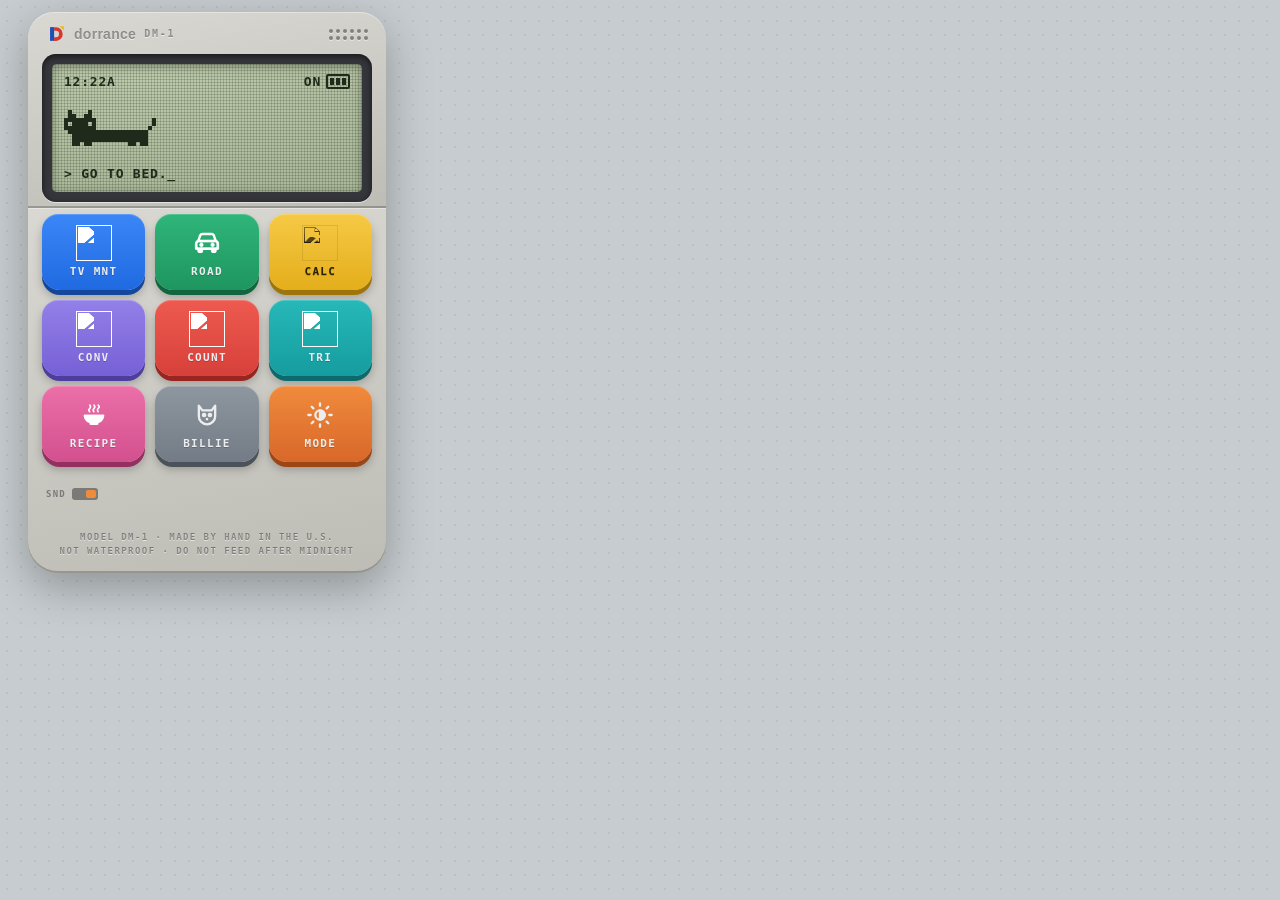
==== index.html @ 0171de03 "Home: drag the speaker grille to move the gadget on the open phone From 560 px wide the grille is a " ====
<!doctype html>
<html lang="en">
<head>
<meta charset="utf-8">
<meta name="viewport" content="width=device-width, initial-scale=1, viewport-fit=cover">
<title>dorrance.me</title>
<link rel="icon" href="favicon.ico" sizes="any">
<link rel="icon" href="favicon.svg" type="image/svg+xml">
<link rel="apple-touch-icon" href="apple-touch-icon.png">
<meta name="theme-color" content="#C6CCCF" media="(prefers-color-scheme: light)">
<meta name="theme-color" content="#101113" media="(prefers-color-scheme: dark)">
<script>
try{const t=localStorage.getItem('theme');if(t&&t!=='auto')document.documentElement.dataset.theme=t}catch(e){}
</script>
<style>
/* The home page is DM-1, a made-up 90s pocket organizer: an LCD with Billie as a pixel pet, one key per app.
   It has one fixed size (358 px wide); the open phone shows it on the left. Aurora is a secret theme (five taps on Billie). */
:root{
  --desk:#C6CCCF;--desk-dot:rgba(0,0,0,.06);
  --body-a:#D9D8D2;--body-b:#BDBCB5;--body-edge:rgba(0,0,0,.22);--body-ink:#55565A;--engrave:rgba(0,0,0,.38);--engrave-hi:rgba(255,255,255,.55);
  --bezel:#34363B;
  --lcd:#ABB99A;--lcd-hi:#BCC9AA;--ink:#1F2A1A;--ink-soft:rgba(31,42,26,.18);--lcd-glow:transparent;
  --key-a:#4B4D53;--key-b:#393B40;--key-ink:#ECEDEE;--key-side:#24252A;
  --mode-a:#F08A3C;--mode-b:#D8682A;--mode-side:#9C4515;
  --cat-a:#8E969F;--cat-b:#737C86;--cat-side:#4B525A;
  --mono:ui-monospace,"SF Mono",Menlo,Consolas,monospace;
  --ui:-apple-system,BlinkMacSystemFont,"Segoe UI",Roboto,sans-serif;
  color-scheme:light;
}
@media (prefers-color-scheme:dark){:root:not([data-theme="light"]){
  --desk:#101113;--desk-dot:rgba(255,255,255,.035);
  --body-a:#2C2D31;--body-b:#202125;--body-edge:rgba(0,0,0,.6);--body-ink:#8A8C92;--engrave:rgba(0,0,0,.6);--engrave-hi:rgba(255,255,255,.06);
  --bezel:#121316;--lcd:#46CFA6;--lcd-hi:#6BE3BE;--ink:#0B2A20;--ink-soft:rgba(11,42,32,.16);--lcd-glow:rgba(70,207,166,.35);
  --key-a:#3A3C42;--key-b:#2C2E33;--key-side:#151619;color-scheme:dark}}
:root[data-theme="dark"],:root[data-theme="aurora"]{
  --desk:#101113;--desk-dot:rgba(255,255,255,.035);
  --body-a:#2C2D31;--body-b:#202125;--body-edge:rgba(0,0,0,.6);--body-ink:#8A8C92;--engrave:rgba(0,0,0,.6);--engrave-hi:rgba(255,255,255,.06);
  --bezel:#121316;--lcd:#46CFA6;--lcd-hi:#6BE3BE;--ink:#0B2A20;--ink-soft:rgba(11,42,32,.16);--lcd-glow:rgba(70,207,166,.35);
  --key-a:#3A3C42;--key-b:#2C2E33;--key-side:#151619;color-scheme:dark}
*{box-sizing:border-box;-webkit-tap-highlight-color:transparent}
[hidden]{display:none!important}
html,body{margin:0;min-height:100%}
@media (display-mode:standalone){html{min-height:min(100lvh,calc(100% + env(safe-area-inset-top)))}}
body{background:var(--desk);background-image:radial-gradient(var(--desk-dot) 1px,transparent 1.5px);background-size:14px 14px;
  font:15px/1.3 var(--ui);-webkit-font-smoothing:antialiased;display:flex;justify-content:center;align-items:flex-start;
  padding:max(12px,env(safe-area-inset-top)) max(12px,env(safe-area-inset-right)) max(14px,env(safe-area-inset-bottom)) max(12px,env(safe-area-inset-left))}

/* the gadget */
.dev{width:358px;flex:none;display:flex;flex-direction:column;filter:drop-shadow(0 14px 22px rgba(0,0,0,.28))}
.half{background:linear-gradient(170deg,var(--body-a),var(--body-b));padding:12px 14px;display:flex;flex-direction:column;gap:10px;position:relative;
  box-shadow:inset 0 1px 0 rgba(255,255,255,.35),inset 0 -2px 0 var(--body-edge)}
.top{border-radius:26px 26px 0 0;padding-bottom:6px}
.bottom{border-radius:0 0 30px 30px;padding-top:6px;flex:1}

.brand{display:flex;align-items:center;gap:8px;padding:0 4px;color:var(--body-ink)}
.brand svg{width:20px;height:20px}
.brand b{font:800 14px/1 var(--ui);letter-spacing:.02em;color:var(--engrave);text-shadow:0 1px 0 var(--engrave-hi)}
.brand i{font:700 10px/1 var(--mono);letter-spacing:.18em;font-style:normal;color:var(--engrave);text-shadow:0 1px 0 var(--engrave-hi)}
.grille{margin:-16px -14px -16px auto;padding:16px 14px;display:grid;grid-template-columns:repeat(6,4px);gap:3px;touch-action:none}
.grille span{width:4px;height:4px;border-radius:50%;background:var(--engrave);box-shadow:0 1px 0 var(--engrave-hi)}
.snd{display:flex;align-items:center;gap:6px;border:0;background:none;padding:0 4px;height:44px;align-self:flex-start;cursor:pointer;font:700 9px/1 var(--mono);letter-spacing:.14em;color:var(--engrave)}
.snd span{width:26px;height:12px;border-radius:3px;background:var(--engrave);position:relative}
.snd span::after{content:"";position:absolute;top:2px;left:2px;width:10px;height:8px;border-radius:2px;background:var(--body-a);transition:left .15s}
.snd[aria-pressed="true"] span::after{left:14px;background:var(--mode-a)}

/* screen */
.bezel{background:var(--bezel);border-radius:14px;padding:10px;box-shadow:inset 0 2px 6px rgba(0,0,0,.6),0 1px 0 var(--engrave-hi)}
.lcd{--px:4px;position:relative;background:var(--lcd);color:var(--ink);border-radius:5px;padding:10px 12px;height:128px;overflow:hidden;cursor:pointer;
  display:grid;grid-template-rows:auto 1fr auto;gap:6px;font:700 13px/1.2 var(--mono);letter-spacing:.06em;text-transform:uppercase;
  box-shadow:inset 0 2px 8px rgba(0,0,0,.35),0 0 26px var(--lcd-glow);
  background-image:linear-gradient(var(--ink-soft) 1px,transparent 1px),linear-gradient(90deg,var(--ink-soft) 1px,transparent 1px),radial-gradient(120% 90% at 30% 10%,var(--lcd-hi),var(--lcd));
  background-size:3px 3px,3px 3px,100% 100%;background-blend-mode:normal}
:root[data-theme="aurora"] .lcd{animation:aur 6s linear infinite;--lcd-glow:rgba(160,120,255,.5)}
@keyframes aur{to{filter:hue-rotate(360deg)}}
.lcd .row{display:flex;justify-content:space-between;align-items:center;gap:8px}
.batt{display:flex;align-items:center;gap:5px}
.batt i{display:flex;gap:2px;padding:2px;border:2px solid var(--ink);border-radius:2px}
.batt i b{width:4px;height:7px;background:var(--ink)}
.batt.low i b:nth-child(n+2){visibility:hidden}
.stage{display:flex;align-items:center;gap:12px;min-height:0}
.pet{flex:none;display:block;image-rendering:pixelated;shape-rendering:crispEdges}
.pet rect{fill:var(--ink)}
.bubble{min-width:0;font-size:12px;line-height:1.35;opacity:.9}
.zz{font-size:12px;animation:zz 2s steps(3) infinite}
@keyframes zz{0%{opacity:.2}50%{opacity:1}100%{opacity:.2}}
.msg{white-space:nowrap;overflow:hidden;min-height:1.2em}
.msg::after{content:"_";animation:cur 1s steps(1) infinite}
@keyframes cur{50%{opacity:0}}
.lcd.photo .stage{display:none}
.shot{display:none;height:100%;width:auto;min-height:0;justify-self:center;image-rendering:pixelated}
/* the photo takes the clock row's place, so the screen keeps its height */
.lcd.photo{grid-template-rows:1fr auto}
.lcd.photo .row{display:none}
.lcd.photo .shot{display:block}

/* keys */
.keys{display:grid;grid-template-columns:repeat(3,1fr);gap:10px}
.key{--a:var(--key-a);--b:var(--key-b);--side:var(--key-side);position:relative;height:76px;border:0;border-radius:16px 16px 18px 18px;cursor:pointer;color:var(--key-ink);
  background:linear-gradient(180deg,var(--a),var(--b));box-shadow:0 5px 0 var(--side),0 7px 10px rgba(0,0,0,.25),inset 0 1px 0 rgba(255,255,255,.18);
  display:flex;flex-direction:column;align-items:center;justify-content:center;gap:5px;padding:6px 4px 8px;transition:transform .06s,box-shadow .06s;text-decoration:none;font:inherit}
.key:active,.key.down{transform:translateY(4px);box-shadow:0 1px 0 var(--side),0 2px 4px rgba(0,0,0,.25),inset 0 2px 4px rgba(0,0,0,.25)}
.key img{width:36px;height:36px;mix-blend-mode:screen;filter:grayscale(1) brightness(1.9) contrast(1.2);pointer-events:none}
.key[style*="color"] img{mix-blend-mode:multiply;filter:grayscale(1) brightness(.8) contrast(4)}
.key{text-shadow:0 1px 0 rgba(0,0,0,.18)}
.key svg{width:28px;height:28px;margin:4px}
.key span{font:800 11px/1 var(--mono);letter-spacing:.12em}
.key.mode{--a:var(--mode-a);--b:var(--mode-b);--side:var(--mode-side)}
.key.cat{--a:var(--cat-a);--b:var(--cat-b);--side:var(--cat-side)}
.key:focus-visible{outline:3px solid var(--mode-a);outline-offset:3px}

.sticker{align-self:center;margin-top:auto;font:700 9px/1.6 var(--mono);letter-spacing:.16em;color:var(--engrave);text-shadow:0 1px 0 var(--engrave-hi);text-align:center;padding:4px 0 2px}

.toast{position:fixed;left:50%;bottom:calc(16px + env(safe-area-inset-bottom));z-index:30;transform:translate(-50%,10px);opacity:0;pointer-events:none;
  background:#1D1E21;color:#E9EAEC;font:600 13px/1 var(--ui);padding:11px 16px;border-radius:10px;transition:.2s;white-space:nowrap;box-shadow:0 6px 20px rgba(0,0,0,.35)}
.toast.on{opacity:1;transform:translate(-50%,0)}
.toast.tap{pointer-events:auto;cursor:pointer}
dialog{border:0;padding:0;background:#000;max-width:100vw;max-height:100dvh;width:100vw;height:100dvh;margin:0}
dialog img{width:100%;height:100%;object-fit:contain}
dialog button{position:absolute;top:calc(12px + env(safe-area-inset-top));right:12px;width:44px;height:44px;border-radius:50%;border:0;background:rgba(255,255,255,.15);color:#fff;font-size:18px}

/* OPEN (upright or sideways): the same one gadget, on the left */
@media (min-width:560px){
  body{justify-content:flex-start;padding-left:max(28px,env(safe-area-inset-left))}
  /* the speaker grille is a handle: drag it to move the gadget around the screen */
  .grille{cursor:grab}
  .dev.lifted{filter:drop-shadow(0 26px 34px rgba(0,0,0,.36))}
  .dev.lifted .grille{cursor:grabbing}
}
@media (prefers-reduced-motion:reduce){*{animation:none!important;transition:none!important}}
</style>
</head>
<body>
<div class="dev" id="dev">
  <div class="half top">
    <div class="brand">
      <svg viewBox="0 0 64 64" aria-hidden="true"><path d="M26 10h6.5a21 22 0 0 1 0 44H26zM26 21.7h6.5a9.2 10.3 0 0 1 0 20.6H26z" fill="#D7372E" fill-rule="evenodd"/><rect x="13" y="10" width="13" height="44" fill="#1F4FB5"/><path d="M57 7H44L57 20z" fill="#F2B705"/></svg>
      <b>dorrance</b><i>DM-1</i>
      <div class="grille" aria-hidden="true"><span></span><span></span><span></span><span></span><span></span><span></span><span></span><span></span><span></span><span></span><span></span><span></span></div>
    </div>
    <div class="bezel">
      <div class="lcd" id="lcd" role="status" aria-live="polite">
        <div class="row"><span id="clock">--:--</span><span class="batt" id="batt"><span id="battTxt"></span><i><b></b><b></b><b></b></i></span></div>
        <div class="stage" id="stage"><svg class="pet" id="pet"></svg><span class="bubble" id="bubble"></span></div>
        <canvas class="shot" id="shot" width="63" height="42"></canvas>
        <div class="msg" id="msg"></div>
      </div>
    </div>
  </div>
  <div class="half bottom">
    <div class="keys" id="keys"></div>
    <button class="snd" id="snd" aria-pressed="true" aria-label="Key clicks">SND <span></span></button>
    <div class="sticker">MODEL DM-1 · MADE BY HAND IN THE U.S.<br>NOT WATERPROOF · DO NOT FEED AFTER MIDNIGHT</div>
  </div>
</div>

<div class="toast" id="toast"></div>
<dialog id="viewer"><img id="viewerImg" alt="Billie, my cat"><button id="vclose" aria-label="Close">✕</button></dialog>

<script>
const $=s=>document.querySelector(s),root=document.documentElement;
const ls={get:k=>{try{return localStorage.getItem(k)}catch(e){return null}},set:(k,v)=>{try{localStorage.setItem(k,v)}catch(e){}}};
const APPS=[
  {id:'tvmount',c:['#3B86F7','#1F6AE0','#14479C'],name:'TV Mount',key:'TV MNT',think:'…measuring?'},
  {id:'roadtrip',c:['#2FB57A','#1E955F','#13653F'],name:'Road Trip',key:'ROAD',think:'…are we there yet?'},
  {id:'calculator',c:['#F6C945','#E4AE1B','#9E750A'],ink:'#2B2205',name:'Calculator',key:'CALC',think:'…carry the one.'},
  {id:'converter',c:['#9480E8','#7660D6','#4F3D9E'],name:'Converter',key:'CONV',think:'…how many cats in a meter?'},
  {id:'counter',c:['#EE5A4F','#D6403A','#992521'],name:'Counter',key:'COUNT',think:'…1, 2, 3, 4…'},
  {id:'triangle',c:['#27B8B8','#159C9F','#0C6A6D'],name:'Triangle',key:'TRI',think:'…a² + b² = c²'},
  {id:'recipes',c:['#EC6FA8','#D2508E','#93305F'],name:'Recipes',key:'RECIPE',think:'…is it dinner?'}
];
let toastT;function toast(m){const t=$('#toast');t.textContent=m;t.classList.add('on');t.classList.remove('tap');t.onclick=null;clearTimeout(toastT);toastT=setTimeout(()=>t.classList.remove('on'),1700)}

/* keys */
const catSVG='<svg viewBox="0 0 24 24" fill="none" stroke="currentColor" stroke-width="2" stroke-linejoin="round"><path d="M5 4l3 4h8l3-4v9a7 7 0 0 1-14 0z"/><circle cx="9.5" cy="12" r="1" fill="currentColor"/><circle cx="14.5" cy="12" r="1" fill="currentColor"/><path d="M11 15.5h2"/></svg>';
const modeSVG='<svg viewBox="0 0 24 24" fill="none" stroke="currentColor" stroke-width="2" stroke-linecap="round"><circle cx="12" cy="12" r="4"/><path d="M12 12V8a4 4 0 0 1 0 8z" fill="currentColor"/><path d="M12 2v2M12 20v2M2 12h2M20 12h2M4.9 4.9l1.4 1.4M17.7 17.7l1.4 1.4M4.9 19.1l1.4-1.4M17.7 6.3l1.4-1.4"/></svg>';
$('#keys').innerHTML=APPS.map(a=>`<a class="key" href="${a.id}/" data-app="${a.id}" aria-label="${a.name}" style="--a:${a.c[0]};--b:${a.c[1]};--side:${a.c[2]}${a.ink?';color:'+a.ink:''}"><img src="${a.id}/icon-180${a.ink?'-light':''}.png" alt="" width="36" height="36"><span>${a.key}</span></a>`).join('')
  +`<button class="key cat" data-k="billie" aria-label="Billie">${catSVG}<span>BILLIE</span></button>`
  +`<button class="key mode" data-k="mode" aria-label="Theme">${modeSVG}<span>MODE</span></button>`;

/* Billie, the LCD pet: pixel frames (# = ink) */
const F={
 awake:[".#....#.................",".##..##.................","########..............#.","#.####.#..............#.","########.............#..",".####################...","..###################...","..###################...","..##.##.........##.##..."],
 sleep:["........................",".#....#.................",".##..##.................","########................","#..##..#................","#####################...",".####################...",".#####################..","..####################.."],
 happy:[".#....#...............#.",".##..##...............#.","########..............#.","#.####.#.............#..","###..###.............#..",".####################...","..###################...","..###################...","..##.##.........##.##..."]
};
function draw(name){
  const rows=F[name],w=rows[0].length,h=rows.length,px=parseFloat(getComputedStyle($('#lcd')).getPropertyValue('--px'))||4;
  let r='';rows.forEach((row,y)=>[...row].forEach((c,x)=>{if(c==='#')r+=`<rect x="${x}" y="${y}" width="1.02" height="1.02"/>`}));
  const s=$('#pet');s.setAttribute('viewBox',`0 0 ${w} ${h}`);s.setAttribute('width',w*px);s.setAttribute('height',h*px);s.innerHTML=r;
}
let mood='awake',sleepT;
function setMood(m,text){mood=m;draw(m);$('#bubble').innerHTML=text??(m==='sleep'?'<span class="zz">z z z</span>':'');
  clearTimeout(sleepT);if(m!=='sleep')sleepT=setTimeout(()=>setMood('sleep'),9000)}

/* screen text */
let typeT;function type(text){clearInterval(typeT);const el=$('#msg');let i=0;el.textContent='';typeT=setInterval(()=>{el.textContent=text.slice(0,++i);if(i>=text.length)clearInterval(typeT)},Math.max(12,220/text.length))}
function greeting(){const h=new Date().getHours();return '> '+(h<5?'GO TO BED.':h<12?'GOOD MORNING.':h<17?'BACK AT IT.':h<22?'GOOD EVENING.':'GO TO BED.')}
function tick(){$('#clock').textContent=new Date().toLocaleTimeString([], {hour:'numeric',minute:'2-digit'}).replace(/\s?([AP])M/i,'$1')}
function batt(){const on=navigator.onLine;$('#batt').classList.toggle('low',!on);$('#battTxt').textContent=on?'ON':'BATT LOW'}
addEventListener('online',batt);addEventListener('offline',()=>{batt();type('> OFFLINE. STILL WORKS.')});

/* theme: MODE cycles auto → day → night */
const MODES=['auto','light','dark'],LABEL={auto:'AUTO',light:'DAY',dark:'NIGHT',aurora:'AURORA'};
const meta=document.querySelectorAll('meta[name="theme-color"]');
function setTheme(t,save=true){
  if(t==='auto')delete root.dataset.theme;else root.dataset.theme=t;
  if(save)ls.set('theme',t);
  const bg=getComputedStyle(document.body).backgroundColor;
  meta.forEach(m=>m.content=t==='auto'?(m.media.includes('dark')?'#101113':'#C6CCCF'):bg);
}
setTheme(ls.get('theme')||'auto',false);

/* key clicks (on by default) */
let ac;function click(){if($('#snd').getAttribute('aria-pressed')!=='true')return;try{ac=ac||new AudioContext();const o=ac.createOscillator(),g=ac.createGain();o.type='square';o.frequency.value=1800;g.gain.setValueAtTime(.05,ac.currentTime);g.gain.exponentialRampToValueAtTime(.0001,ac.currentTime+.03);o.connect(g).connect(ac.destination);o.start();o.stop(ac.currentTime+.035)}catch(e){}}
$('#snd').onclick=()=>{const on=$('#snd').getAttribute('aria-pressed')!=='true';$('#snd').setAttribute('aria-pressed',on);click();toast(on?'Key clicks on':'Key clicks off')};

/* Billie's photo, dithered onto the LCD */
const photo=new Image();photo.src='photos/cat-thumb.jpg';
function showPhoto(){
  const c=$('#shot'),x=c.getContext('2d'),W=c.width,H=c.height;x.drawImage(photo,0,0,W,H);
  const d=x.getImageData(0,0,W,H),p=d.data,B=[0,8,2,10,12,4,14,6,3,11,1,9,15,7,13,5];
  const ink=getComputedStyle($('#lcd')).color.match(/\d+/g).map(Number);
  for(let i=0;i<W*H;i++){const g=(p[i*4]*.3+p[i*4+1]*.59+p[i*4+2]*.11)*1.1;const t=(B[(i%W%4)+((i/W|0)%4)*4]+.5)*16;
    const on=g<t;p[i*4]=ink[0];p[i*4+1]=ink[1];p[i*4+2]=ink[2];p[i*4+3]=on?255:0}
  x.putImageData(d,0,0);$('#lcd').classList.add('photo');type('> PHOTO 1/1 · TAP TO ENLARGE');
}
function home(){$('#lcd').classList.remove('photo')}

/* presses */
let petTaps=[];
document.addEventListener('click',e=>{
  const k=e.target.closest('[data-app],[data-k]');
  if(k){e.preventDefault();click();k.classList.add('down');setTimeout(()=>k.classList.remove('down'),120);
    if(k.dataset.k==='mode'){const cur=root.dataset.theme||'auto';const n=MODES[(MODES.indexOf(cur)+1)%3];setTheme(n);home();type('> MODE: '+LABEL[n]);return}
    if(k.dataset.k==='billie'){photo.complete?showPhoto():photo.onload=showPhoto;setMood('awake');return}
    const a=APPS.find(x=>x.id===k.dataset.app);home();setMood('awake',a.think);type('> '+a.name.toUpperCase()+'…');
    setTimeout(()=>{location.href=k.href},60);return}
  if(e.target.closest('#lcd')){
    if($('#lcd').classList.contains('photo')){$('#viewerImg').src='mycat.jpeg';$('#viewer').showModal();return}
    const now=Date.now();petTaps=petTaps.filter(t=>now-t<2500).concat(now);
    if(petTaps.length>=5){petTaps=[];setTheme('aurora');setMood('happy','♥ ♥ ♥');type('> SECRET: AURORA BACKLIGHT');return}
    const napping=mood==='sleep';setMood('happy','prrr · · ·');type(napping?'> SHE WAS NAPPING.':'> PRRRRR.')}
});
$('#vclose').onclick=()=>$('#viewer').close();
$('#viewer').addEventListener('click',e=>{if(e.target===$('#viewer'))$('#viewer').close()});

/* on the open phone, drag the speaker grille to move the gadget; it stays on screen and remembers its place (upright and sideways apart) */
const wide=matchMedia('(min-width:560px)'),dev=$('#dev'),grille=$('.grille');
let pos={x:0,y:0},drag=null;
const posKey=()=>'dm1-pos-'+(innerWidth>innerHeight?'sideways':'upright');
function place(save){
  dev.style.transform='';
  if(!wide.matches)return;
  const r=dev.getBoundingClientRect();
  pos.x=Math.round(Math.min(Math.max(pos.x,8-r.left),innerWidth-8-r.right));
  pos.y=Math.round(Math.min(Math.max(pos.y,8-r.top),Math.max(0,innerHeight-8-r.bottom)));
  dev.style.transform=`translate(${pos.x}px,${pos.y}px)`;
  if(save)ls.set(posKey(),JSON.stringify(pos));
}
function load(){try{pos=JSON.parse(ls.get(posKey()))||{x:0,y:0}}catch(e){pos={x:0,y:0}}place()}
grille.addEventListener('pointerdown',e=>{if(!wide.matches)return;e.preventDefault();grille.setPointerCapture(e.pointerId);drag={x:e.clientX-pos.x,y:e.clientY-pos.y};dev.classList.add('lifted')});
grille.addEventListener('pointermove',e=>{if(!drag)return;pos={x:e.clientX-drag.x,y:e.clientY-drag.y};place()});
function drop(){if(!drag)return;drag=null;dev.classList.remove('lifted');place(true)}
grille.addEventListener('pointerup',drop);grille.addEventListener('pointercancel',drop);
addEventListener('resize',load);wide.addEventListener('change',load);load();

/* the gadget has one fixed size; a window narrower than it scales the whole thing down evenly */
function fit(){const w=innerWidth-24;$('#dev').style.zoom=w<358?w/358:''}
fit();addEventListener('resize',fit);
tick();setInterval(tick,15000);batt();setMood('awake');type(greeting());addEventListener('resize',()=>draw(mood));

// Offline: sw.js keeps this page's files. After an update, offer a reload (not on the first install).
if('serviceWorker' in navigator){
  if(navigator.serviceWorker.controller?.scriptURL===new URL('sw.js',location).href)
    navigator.serviceWorker.addEventListener('controllerchange',()=>{
      toast('Updated · Tap to reload');clearTimeout(toastT);
      const t=$('#toast');t.classList.add('tap');t.onclick=()=>location.reload();
    },{once:true});
  navigator.serviceWorker.register('sw.js').catch(()=>{});
}
</script>
</body>
</html>
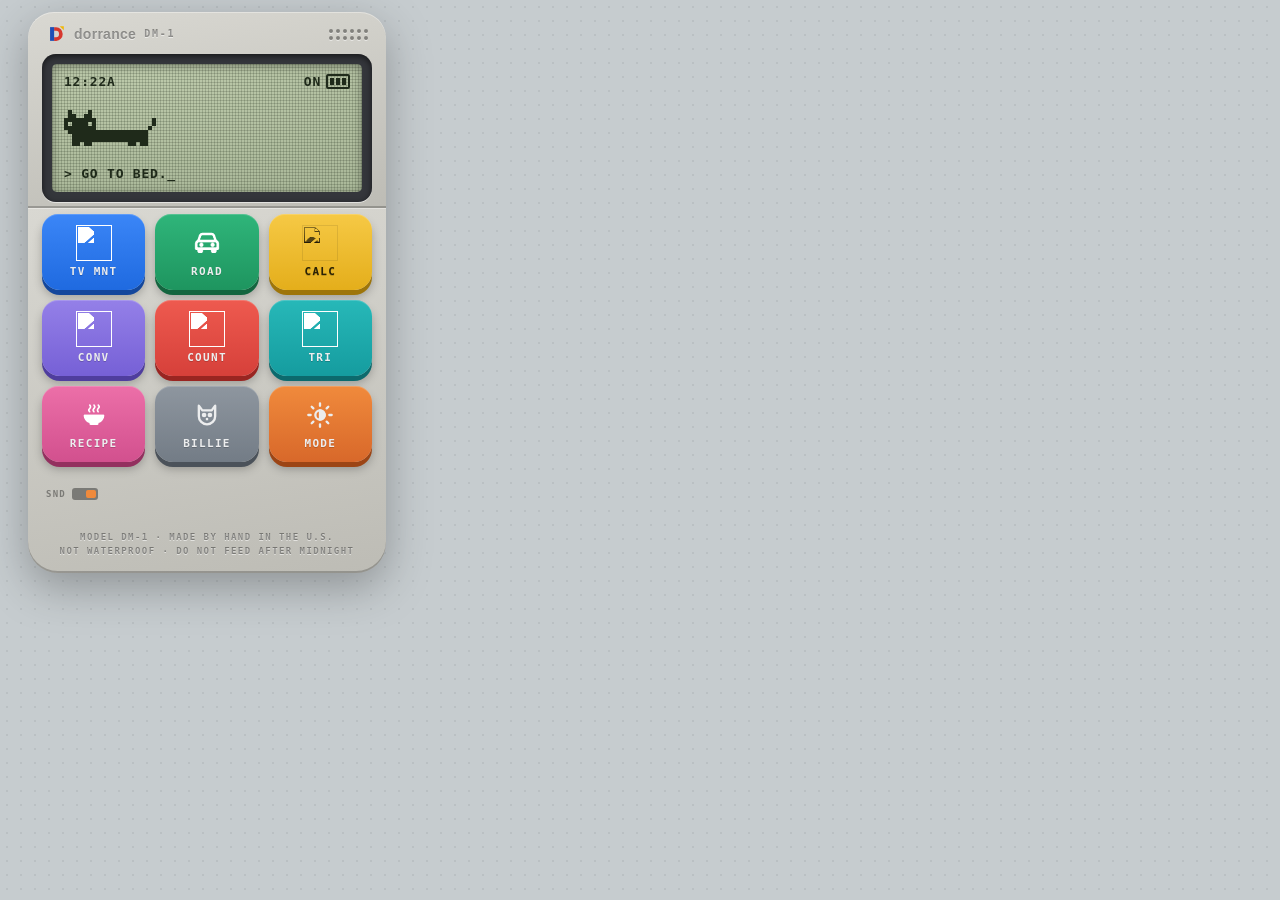
==== commit de0f5dc9: "Home: Billie is a boy "He was napping." on the screen, and he/his in the comments and checks. sw.js:" ====
--- a/index.html
+++ b/index.html
@@ -126,6 +126,11 @@
   .dev.lifted{filter:drop-shadow(0 26px 34px rgba(0,0,0,.36))}
   .dev.lifted .grille{cursor:grabbing}
 }
+/* shaken too hard: the screen glitches and the case rattles */
+.lcd.glitch{animation:glitch .9s steps(9)}
+@keyframes glitch{0%,100%{transform:none;filter:none}20%{transform:translateX(-3px);filter:contrast(1.8)}40%{transform:translate(2px,1px);filter:invert(.15)}60%{transform:translateX(-1px);filter:contrast(.6)}80%{transform:translateX(2px);filter:none}}
+.dev.rattle .half{animation:rattle .5s linear}
+@keyframes rattle{25%{transform:rotate(-1.2deg)}50%{transform:rotate(1deg)}75%{transform:rotate(-.6deg)}}
 @media (prefers-reduced-motion:reduce){*{animation:none!important;transition:none!important}}
 </style>
 </head>
@@ -239,7 +244,7 @@
     if($('#lcd').classList.contains('photo')){$('#viewerImg').src='mycat.jpeg';$('#viewer').showModal();return}
     const now=Date.now();petTaps=petTaps.filter(t=>now-t<2500).concat(now);
     if(petTaps.length>=5){petTaps=[];setTheme('aurora');setMood('happy','♥ ♥ ♥');type('> SECRET: AURORA BACKLIGHT');return}
-    const napping=mood==='sleep';setMood('happy','prrr · · ·');type(napping?'> SHE WAS NAPPING.':'> PRRRRR.')}
+    const napping=mood==='sleep';setMood('happy','prrr · · ·');type(napping?'> HE WAS NAPPING.':'> PRRRRR.')}
 });
 $('#vclose').onclick=()=>$('#viewer').close();
 $('#viewer').addEventListener('click',e=>{if(e.target===$('#viewer'))$('#viewer').close()});
@@ -258,8 +263,26 @@
   if(save)ls.set(posKey(),JSON.stringify(pos));
 }
 function load(){try{pos=JSON.parse(ls.get(posKey()))||{x:0,y:0}}catch(e){pos={x:0,y:0}}place()}
-grille.addEventListener('pointerdown',e=>{if(!wide.matches)return;e.preventDefault();grille.setPointerCapture(e.pointerId);drag={x:e.clientX-pos.x,y:e.clientY-pos.y};dev.classList.add('lifted')});
-grille.addEventListener('pointermove',e=>{if(!drag)return;pos={x:e.clientX-drag.x,y:e.clientY-drag.y};place()});
+grille.addEventListener('pointerdown',e=>{if(!wide.matches)return;sx=null;sdir=0;e.preventDefault();grille.setPointerCapture(e.pointerId);drag={x:e.clientX-pos.x,y:e.clientY-pos.y};dev.classList.add('lifted')});
+grille.addEventListener('pointermove',e=>{if(!drag)return;pos={x:e.clientX-drag.x,y:e.clientY-drag.y};place();shaking(e.clientX)});
+
+/* Easter egg: shake it too hard and Billie gets dizzy (fast back-and-forth while dragging); the third time he lies down,
+   and the fourth starts over */
+let sx=null,sdir=0,flips=[],shakes=0,shakeT=0;
+const SHAKE=['> WHOA. WHOA. WHOA.',"> HEY! I'M NOT A SNOW GLOBE.","> THAT'S IT. I'M LYING DOWN."];
+function shaking(x){
+  if(sx===null){sx=x;return}
+  const d=x-sx;if(Math.abs(d)<24)return;
+  const dir=Math.sign(d);sx=x;if(dir===sdir)return;
+  sdir=dir;const now=Date.now();flips=flips.filter(t=>now-t<1200).concat(now);
+  if(flips.length<6||now-shakeT<3000)return;
+  flips=[];shakeT=now;const n=shakes++%3+1;
+  home();setMood('awake','@ _ @');type(SHAKE[n-1]);
+  $('#lcd').classList.remove('glitch');void $('#lcd').offsetWidth;$('#lcd').classList.add('glitch');
+  dev.classList.add('rattle');setTimeout(()=>{dev.classList.remove('rattle');$('#lcd').classList.remove('glitch')},900);
+  for(let i=0;i<6;i++)setTimeout(click,i*55);
+  if(n===3)setTimeout(()=>setMood('sleep'),1800);
+}
 function drop(){if(!drag)return;drag=null;dev.classList.remove('lifted');place(true)}
 grille.addEventListener('pointerup',drop);grille.addEventListener('pointercancel',drop);
 addEventListener('resize',load);wide.addEventListener('change',load);load();
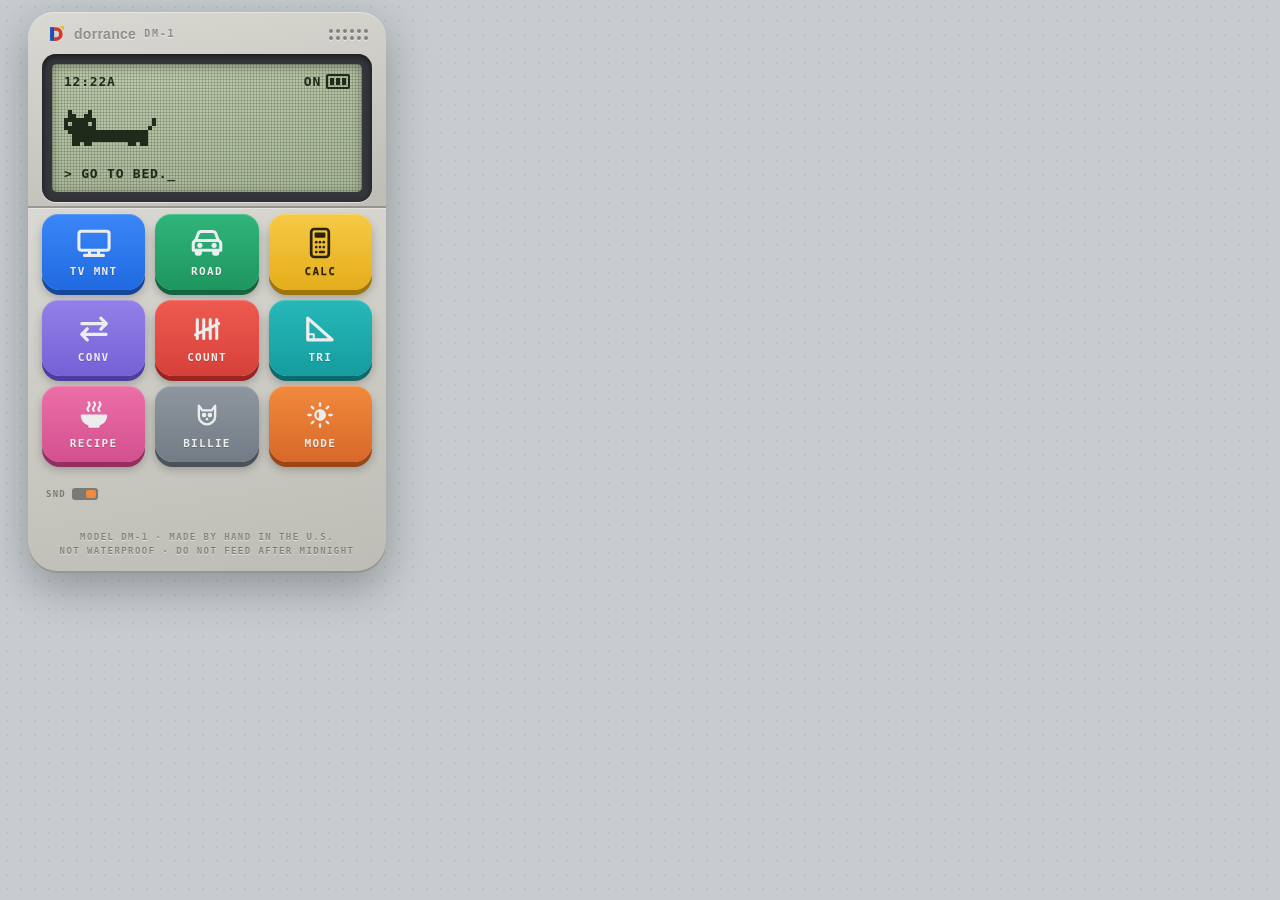
==== commit 487f7791: "Home: key glyphs drawn inline, and a thud when you tap the screen On the phone the keys showed each " ====
--- a/index.html
+++ b/index.html
@@ -99,8 +99,7 @@
   background:linear-gradient(180deg,var(--a),var(--b));box-shadow:0 5px 0 var(--side),0 7px 10px rgba(0,0,0,.25),inset 0 1px 0 rgba(255,255,255,.18);
   display:flex;flex-direction:column;align-items:center;justify-content:center;gap:5px;padding:6px 4px 8px;transition:transform .06s,box-shadow .06s;text-decoration:none;font:inherit}
 .key:active,.key.down{transform:translateY(4px);box-shadow:0 1px 0 var(--side),0 2px 4px rgba(0,0,0,.25),inset 0 2px 4px rgba(0,0,0,.25)}
-.key img{width:36px;height:36px;mix-blend-mode:screen;filter:grayscale(1) brightness(1.9) contrast(1.2);pointer-events:none}
-.key[style*="color"] img{mix-blend-mode:multiply;filter:grayscale(1) brightness(.8) contrast(4)}
+.key .g{width:46px;height:46px;margin:-5px 0;pointer-events:none}
 .key{text-shadow:0 1px 0 rgba(0,0,0,.18)}
 .key svg{width:28px;height:28px;margin:4px}
 .key span{font:800 11px/1 var(--mono);letter-spacing:.12em}
@@ -176,9 +175,17 @@
 let toastT;function toast(m){const t=$('#toast');t.textContent=m;t.classList.add('on');t.classList.remove('tap');t.onclick=null;clearTimeout(toastT);toastT=setTimeout(()=>t.classList.remove('on'),1700)}
 
 /* keys */
+/* each key's glyph: the app icon drawings from docs/icons, in the key's ink colour (no image files, no blend modes) */
+const GLYPH={"tvmount":"<g fill=\"none\" stroke=\"currentColor\" stroke-width=\"34\" stroke-linecap=\"round\" stroke-linejoin=\"round\"><path d=\"M150 394h212M206 394v-58M306 394v-58\"/><rect x=\"88\" y=\"126\" width=\"336\" height=\"210\" rx=\"28\"/></g>",
+ "roadtrip":"<g transform=\"translate(40 30) scale(18)\"><g fill=\"none\" stroke=\"currentColor\" stroke-width=\"1.9\" stroke-linecap=\"round\" stroke-linejoin=\"round\"><path d=\"M5 11l1.6-4.3A2 2 0 0 1 8.5 5.4h7a2 2 0 0 1 1.9 1.3L19 11\"/><path d=\"M3.5 17v-4a2 2 0 0 1 2-2h13a2 2 0 0 1 2 2v4z\"/></g><g fill=\"currentColor\"><rect x=\"4.4\" y=\"16.6\" width=\"4.4\" height=\"3.8\" rx=\"1.3\"/><rect x=\"15.2\" y=\"16.6\" width=\"4.4\" height=\"3.8\" rx=\"1.3\"/><circle cx=\"7.6\" cy=\"14\" r=\"1.6\"/><circle cx=\"16.4\" cy=\"14\" r=\"1.6\"/></g></g>",
+ "calculator":"<g fill=\"none\" stroke=\"currentColor\" stroke-width=\"30\"><rect x=\"158\" y=\"100\" width=\"196\" height=\"312\" rx=\"34\"/></g><g fill=\"currentColor\"><rect x=\"196\" y=\"140\" width=\"120\" height=\"57\" rx=\"10\"/><circle cx=\"214\" cy=\"247\" r=\"15\"/><circle cx=\"256\" cy=\"247\" r=\"15\"/><circle cx=\"298\" cy=\"247\" r=\"15\"/><circle cx=\"214\" cy=\"301\" r=\"15\"/><circle cx=\"256\" cy=\"301\" r=\"15\"/><circle cx=\"298\" cy=\"301\" r=\"15\"/><circle cx=\"214\" cy=\"356\" r=\"15\"/><rect x=\"241\" y=\"341\" width=\"72\" height=\"30\" rx=\"15\"/></g>",
+ "converter":"<g fill=\"none\" stroke=\"currentColor\" stroke-width=\"36\" stroke-linecap=\"round\" stroke-linejoin=\"round\"><path d=\"M120 196h273M332 135l61 61-61 61M391 315H120M181 254l-61 61 61 61\"/></g>",
+ "counter":"<g fill=\"none\" stroke=\"currentColor\" stroke-width=\"34\" stroke-linecap=\"round\"><path d=\"M148 150v211M220 150v211M292 150v211M364 150v211M128 320 386 195\"/></g>",
+ "triangle":"<g fill=\"none\" stroke=\"currentColor\" stroke-linecap=\"round\" stroke-linejoin=\"round\"><path d=\"M120 135v241h270z\" stroke-width=\"36\"/><path d=\"M120 314h66v62\" stroke-width=\"22\"/></g>",
+ "recipes":"<g transform=\"translate(51 48) scale(6.4)\"><g fill=\"none\" stroke=\"currentColor\" stroke-width=\"3.6\" stroke-linecap=\"round\"><path d=\"M22.5 25.5c-2.6-2.6-2.6-4.9 0-7.5s2.6-4.9 0-7.5M32 25.5c-2.6-2.6-2.6-4.9 0-7.5s2.6-4.9 0-7.5M41.5 25.5c-2.6-2.6-2.6-4.9 0-7.5s2.6-4.9 0-7.5\"/></g><path fill=\"currentColor\" d=\"M11 31.5h42a2 2 0 0 1 2 2.1C54.3 43.7 46.5 51 37 51H27c-9.5 0-17.3-7.3-18-17.4a2 2 0 0 1 2-2.1z\"/><rect x=\"22\" y=\"50\" width=\"20\" height=\"4.5\" rx=\"2.25\" fill=\"currentColor\"/></g>"};
 const catSVG='<svg viewBox="0 0 24 24" fill="none" stroke="currentColor" stroke-width="2" stroke-linejoin="round"><path d="M5 4l3 4h8l3-4v9a7 7 0 0 1-14 0z"/><circle cx="9.5" cy="12" r="1" fill="currentColor"/><circle cx="14.5" cy="12" r="1" fill="currentColor"/><path d="M11 15.5h2"/></svg>';
 const modeSVG='<svg viewBox="0 0 24 24" fill="none" stroke="currentColor" stroke-width="2" stroke-linecap="round"><circle cx="12" cy="12" r="4"/><path d="M12 12V8a4 4 0 0 1 0 8z" fill="currentColor"/><path d="M12 2v2M12 20v2M2 12h2M20 12h2M4.9 4.9l1.4 1.4M17.7 17.7l1.4 1.4M4.9 19.1l1.4-1.4M17.7 6.3l1.4-1.4"/></svg>';
-$('#keys').innerHTML=APPS.map(a=>`<a class="key" href="${a.id}/" data-app="${a.id}" aria-label="${a.name}" style="--a:${a.c[0]};--b:${a.c[1]};--side:${a.c[2]}${a.ink?';color:'+a.ink:''}"><img src="${a.id}/icon-180${a.ink?'-light':''}.png" alt="" width="36" height="36"><span>${a.key}</span></a>`).join('')
+$('#keys').innerHTML=APPS.map(a=>`<a class="key" href="${a.id}/" data-app="${a.id}" aria-label="${a.name}" style="--a:${a.c[0]};--b:${a.c[1]};--side:${a.c[2]}${a.ink?';color:'+a.ink:''}"><svg class="g" viewBox="0 0 512 512" aria-hidden="true">${GLYPH[a.id]}</svg><span>${a.key}</span></a>`).join('')
   +`<button class="key cat" data-k="billie" aria-label="Billie">${catSVG}<span>BILLIE</span></button>`
   +`<button class="key mode" data-k="mode" aria-label="Theme">${modeSVG}<span>MODE</span></button>`;
 
@@ -217,6 +224,13 @@
 
 /* key clicks (on by default) */
 let ac;function click(){if($('#snd').getAttribute('aria-pressed')!=='true')return;try{ac=ac||new AudioContext();const o=ac.createOscillator(),g=ac.createGain();o.type='square';o.frequency.value=1800;g.gain.setValueAtTime(.05,ac.currentTime);g.gain.exponentialRampToValueAtTime(.0001,ac.currentTime+.03);o.connect(g).connect(ac.destination);o.start();o.stop(ac.currentTime+.035)}catch(e){}}
+/* tapping the screen: a dull knock on plastic (a short low thump that drops in pitch, plus a muffled tick) */
+function thud(){if($('#snd').getAttribute('aria-pressed')!=='true')return;try{ac=ac||new AudioContext();const t=ac.currentTime;
+  const o=ac.createOscillator(),g=ac.createGain();o.type='sine';o.frequency.setValueAtTime(190,t);o.frequency.exponentialRampToValueAtTime(70,t+.07);
+  g.gain.setValueAtTime(.35,t);g.gain.exponentialRampToValueAtTime(.0001,t+.09);o.connect(g).connect(ac.destination);o.start(t);o.stop(t+.1);
+  const n=ac.createBuffer(1,ac.sampleRate*.03,ac.sampleRate),d=n.getChannelData(0);for(let i=0;i<d.length;i++)d[i]=(Math.random()*2-1)*(1-i/d.length)**3;
+  const src=ac.createBufferSource(),f=ac.createBiquadFilter(),ng=ac.createGain();src.buffer=n;f.type='bandpass';f.frequency.value=900;f.Q.value=1.2;ng.gain.value=.25;
+  src.connect(f).connect(ng).connect(ac.destination);src.start(t)}catch(e){}}
 $('#snd').onclick=()=>{const on=$('#snd').getAttribute('aria-pressed')!=='true';$('#snd').setAttribute('aria-pressed',on);click();toast(on?'Key clicks on':'Key clicks off')};
 
 /* Billie's photo, dithered onto the LCD */
@@ -241,6 +255,7 @@
     const a=APPS.find(x=>x.id===k.dataset.app);home();setMood('awake',a.think);type('> '+a.name.toUpperCase()+'…');
     setTimeout(()=>{location.href=k.href},60);return}
   if(e.target.closest('#lcd')){
+    thud();
     if($('#lcd').classList.contains('photo')){$('#viewerImg').src='mycat.jpeg';$('#viewer').showModal();return}
     const now=Date.now();petTaps=petTaps.filter(t=>now-t<2500).concat(now);
     if(petTaps.length>=5){petTaps=[];setTheme('aurora');setMood('happy','♥ ♥ ♥');type('> SECRET: AURORA BACKLIGHT');return}
